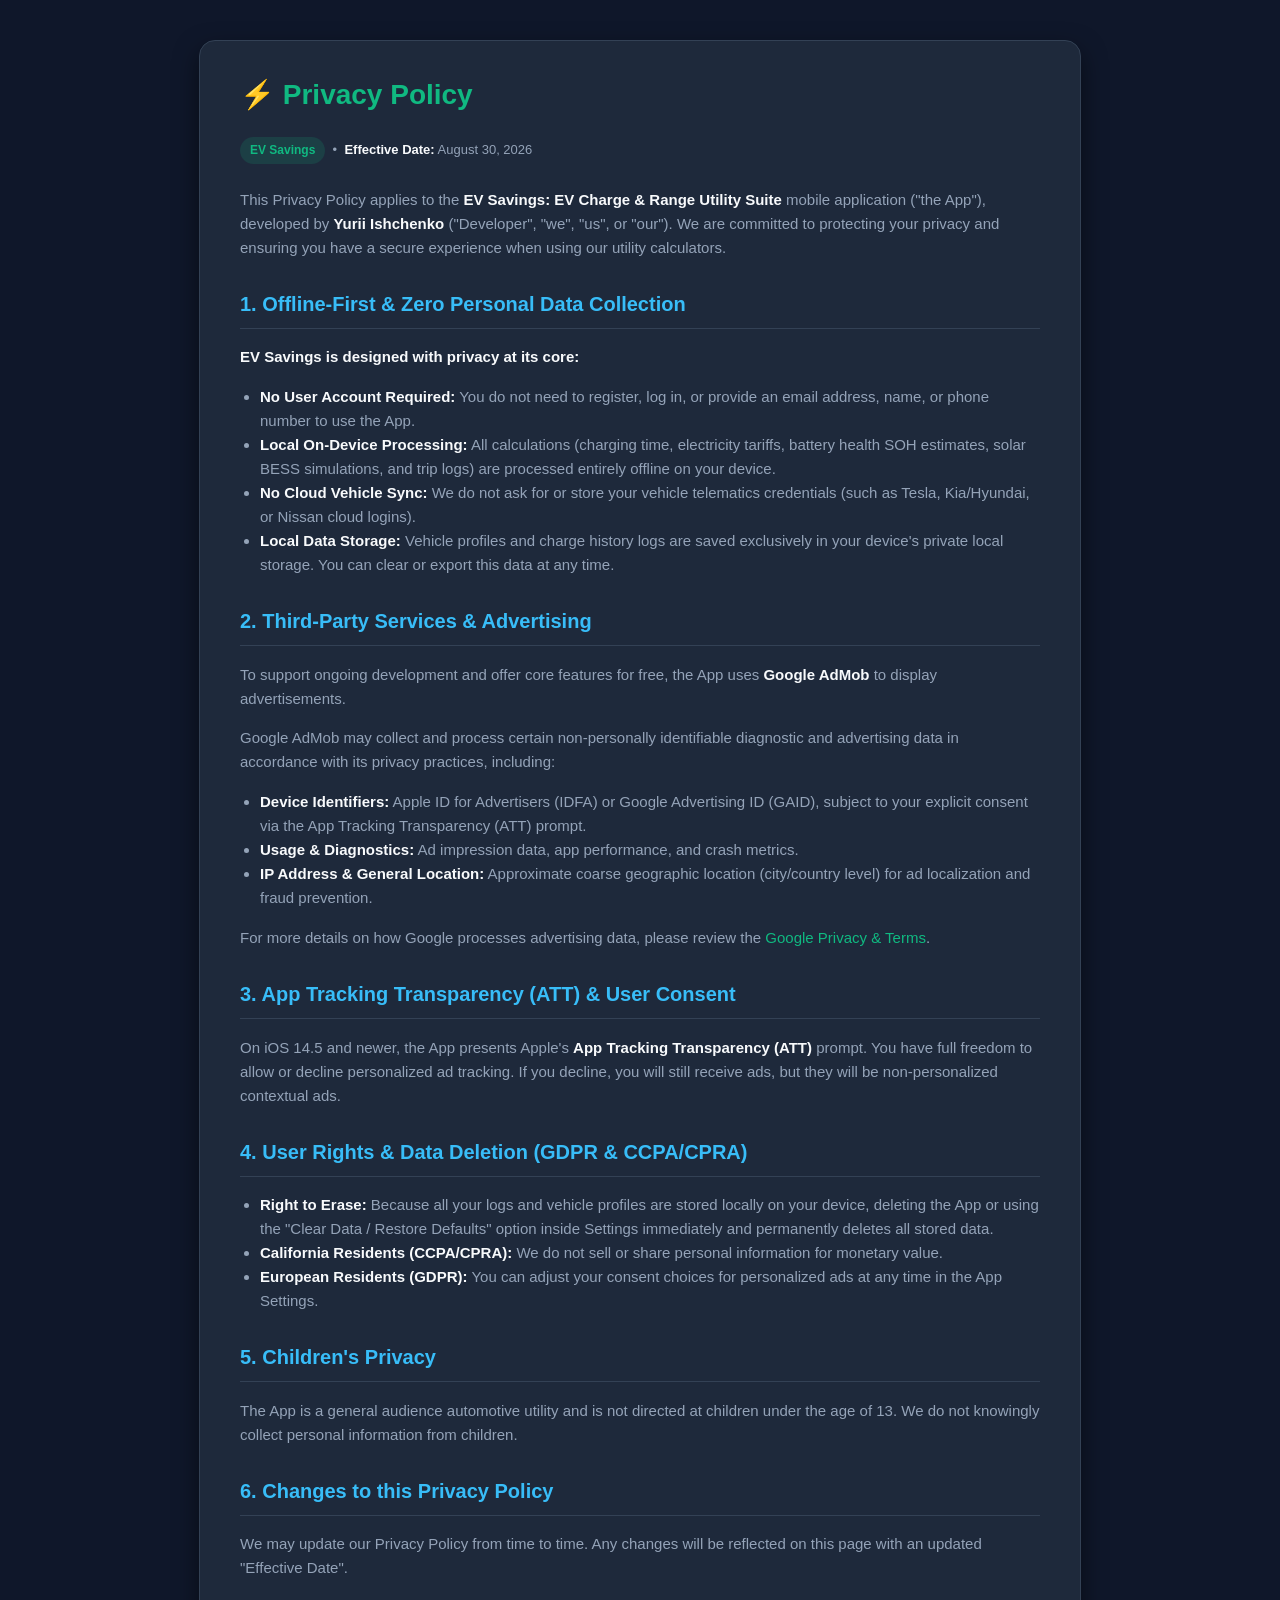
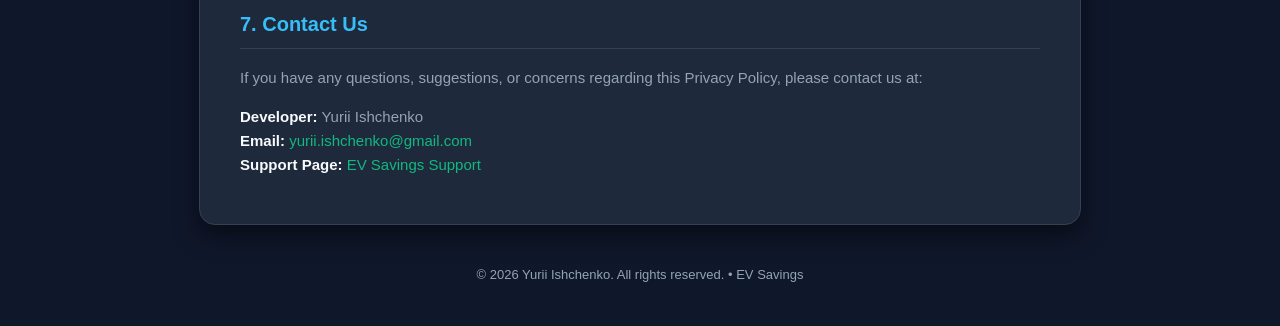
==== privacy-policy.html @ 7647dc24 "Add EV Savings Privacy Policy, Support page, app-ads.txt, and landing page" ====
<!DOCTYPE html>
<html lang="en">
<head>
    <meta charset="UTF-8">
    <meta name="viewport" content="width=device-width, initial-scale=1.0">
    <title>Privacy Policy - EV Savings & Charge Log</title>
    <style>
        :root {
            --bg-color: #0f172a;
            --card-bg: #1e293b;
            --text-main: #f8fafc;
            --text-muted: #94a3b8;
            --primary: #10b981;
            --accent: #38bdf8;
            --border: #334155;
        }
        body {
            font-family: -apple-system, BlinkMacSystemFont, "Segoe UI", Roboto, Helvetica, Arial, sans-serif;
            background-color: var(--bg-color);
            color: var(--text-main);
            line-height: 1.6;
            margin: 0;
            padding: 40px 20px;
        }
        .container {
            max-width: 800px;
            margin: 0 auto;
            background: var(--card-bg);
            padding: 32px 40px;
            border-radius: 16px;
            border: 1px solid var(--border);
            box-shadow: 0 10px 25px rgba(0, 0, 0, 0.5);
        }
        h1 {
            color: var(--primary);
            font-size: 28px;
            margin-top: 0;
            display: flex;
            align-items: center;
            gap: 10px;
        }
        h2 {
            color: var(--accent);
            font-size: 20px;
            margin-top: 28px;
            border-bottom: 1px solid var(--border);
            padding-bottom: 8px;
        }
        p, li {
            color: var(--text-muted);
            font-size: 15px;
        }
        strong {
            color: var(--text-main);
        }
        ul {
            padding-left: 20px;
        }
        .effective-date {
            font-size: 13px;
            color: var(--text-muted);
            margin-bottom: 24px;
        }
        a {
            color: var(--primary);
            text-decoration: none;
        }
        a:hover {
            text-decoration: underline;
        }
        .badge {
            display: inline-block;
            background: rgba(16, 185, 129, 0.15);
            color: var(--primary);
            padding: 4px 10px;
            border-radius: 20px;
            font-size: 12px;
            font-weight: 600;
        }
        footer {
            margin-top: 40px;
            text-align: center;
            font-size: 13px;
            color: var(--text-muted);
        }
    </style>
</head>
<body>
    <div class="container">
        <h1>⚡ Privacy Policy</h1>
        <div class="effective-date">
            <span class="badge">EV Savings</span> &nbsp;•&nbsp; <strong>Effective Date:</strong> August 30, 2026
        </div>

        <p>This Privacy Policy applies to the <strong>EV Savings: EV Charge & Range Utility Suite</strong> mobile application ("the App"), developed by <strong>Yurii Ishchenko</strong> ("Developer", "we", "us", or "our"). We are committed to protecting your privacy and ensuring you have a secure experience when using our utility calculators.</p>

        <h2>1. Offline-First & Zero Personal Data Collection</h2>
        <p><strong>EV Savings is designed with privacy at its core:</strong></p>
        <ul>
            <li><strong>No User Account Required:</strong> You do not need to register, log in, or provide an email address, name, or phone number to use the App.</li>
            <li><strong>Local On-Device Processing:</strong> All calculations (charging time, electricity tariffs, battery health SOH estimates, solar BESS simulations, and trip logs) are processed entirely offline on your device.</li>
            <li><strong>No Cloud Vehicle Sync:</strong> We do not ask for or store your vehicle telematics credentials (such as Tesla, Kia/Hyundai, or Nissan cloud logins).</li>
            <li><strong>Local Data Storage:</strong> Vehicle profiles and charge history logs are saved exclusively in your device's private local storage. You can clear or export this data at any time.</li>
        </ul>

        <h2>2. Third-Party Services & Advertising</h2>
        <p>To support ongoing development and offer core features for free, the App uses <strong>Google AdMob</strong> to display advertisements.</p>
        <p>Google AdMob may collect and process certain non-personally identifiable diagnostic and advertising data in accordance with its privacy practices, including:</p>
        <ul>
            <li><strong>Device Identifiers:</strong> Apple ID for Advertisers (IDFA) or Google Advertising ID (GAID), subject to your explicit consent via the App Tracking Transparency (ATT) prompt.</li>
            <li><strong>Usage & Diagnostics:</strong> Ad impression data, app performance, and crash metrics.</li>
            <li><strong>IP Address & General Location:</strong> Approximate coarse geographic location (city/country level) for ad localization and fraud prevention.</li>
        </ul>
        <p>For more details on how Google processes advertising data, please review the <a href="https://policies.google.com/technologies/ads" target="_blank" rel="noopener">Google Privacy & Terms</a>.</p>

        <h2>3. App Tracking Transparency (ATT) & User Consent</h2>
        <p>On iOS 14.5 and newer, the App presents Apple's <strong>App Tracking Transparency (ATT)</strong> prompt. You have full freedom to allow or decline personalized ad tracking. If you decline, you will still receive ads, but they will be non-personalized contextual ads.</p>

        <h2>4. User Rights & Data Deletion (GDPR & CCPA/CPRA)</h2>
        <ul>
            <li><strong>Right to Erase:</strong> Because all your logs and vehicle profiles are stored locally on your device, deleting the App or using the "Clear Data / Restore Defaults" option inside Settings immediately and permanently deletes all stored data.</li>
            <li><strong>California Residents (CCPA/CPRA):</strong> We do not sell or share personal information for monetary value.</li>
            <li><strong>European Residents (GDPR):</strong> You can adjust your consent choices for personalized ads at any time in the App Settings.</li>
        </ul>

        <h2>5. Children's Privacy</h2>
        <p>The App is a general audience automotive utility and is not directed at children under the age of 13. We do not knowingly collect personal information from children.</p>

        <h2>6. Changes to this Privacy Policy</h2>
        <p>We may update our Privacy Policy from time to time. Any changes will be reflected on this page with an updated "Effective Date".</p>

        <h2>7. Contact Us</h2>
        <p>If you have any questions, suggestions, or concerns regarding this Privacy Policy, please contact us at:</p>
        <p>
            <strong>Developer:</strong> Yurii Ishchenko<br>
            <strong>Email:</strong> <a href="mailto:yurii.ishchenko@gmail.com">yurii.ishchenko@gmail.com</a><br>
            <strong>Support Page:</strong> <a href="support.html">EV Savings Support</a>
        </p>
    </div>
    <footer>
        &copy; 2026 Yurii Ishchenko. All rights reserved. • EV Savings
    </footer>
</body>
</html>
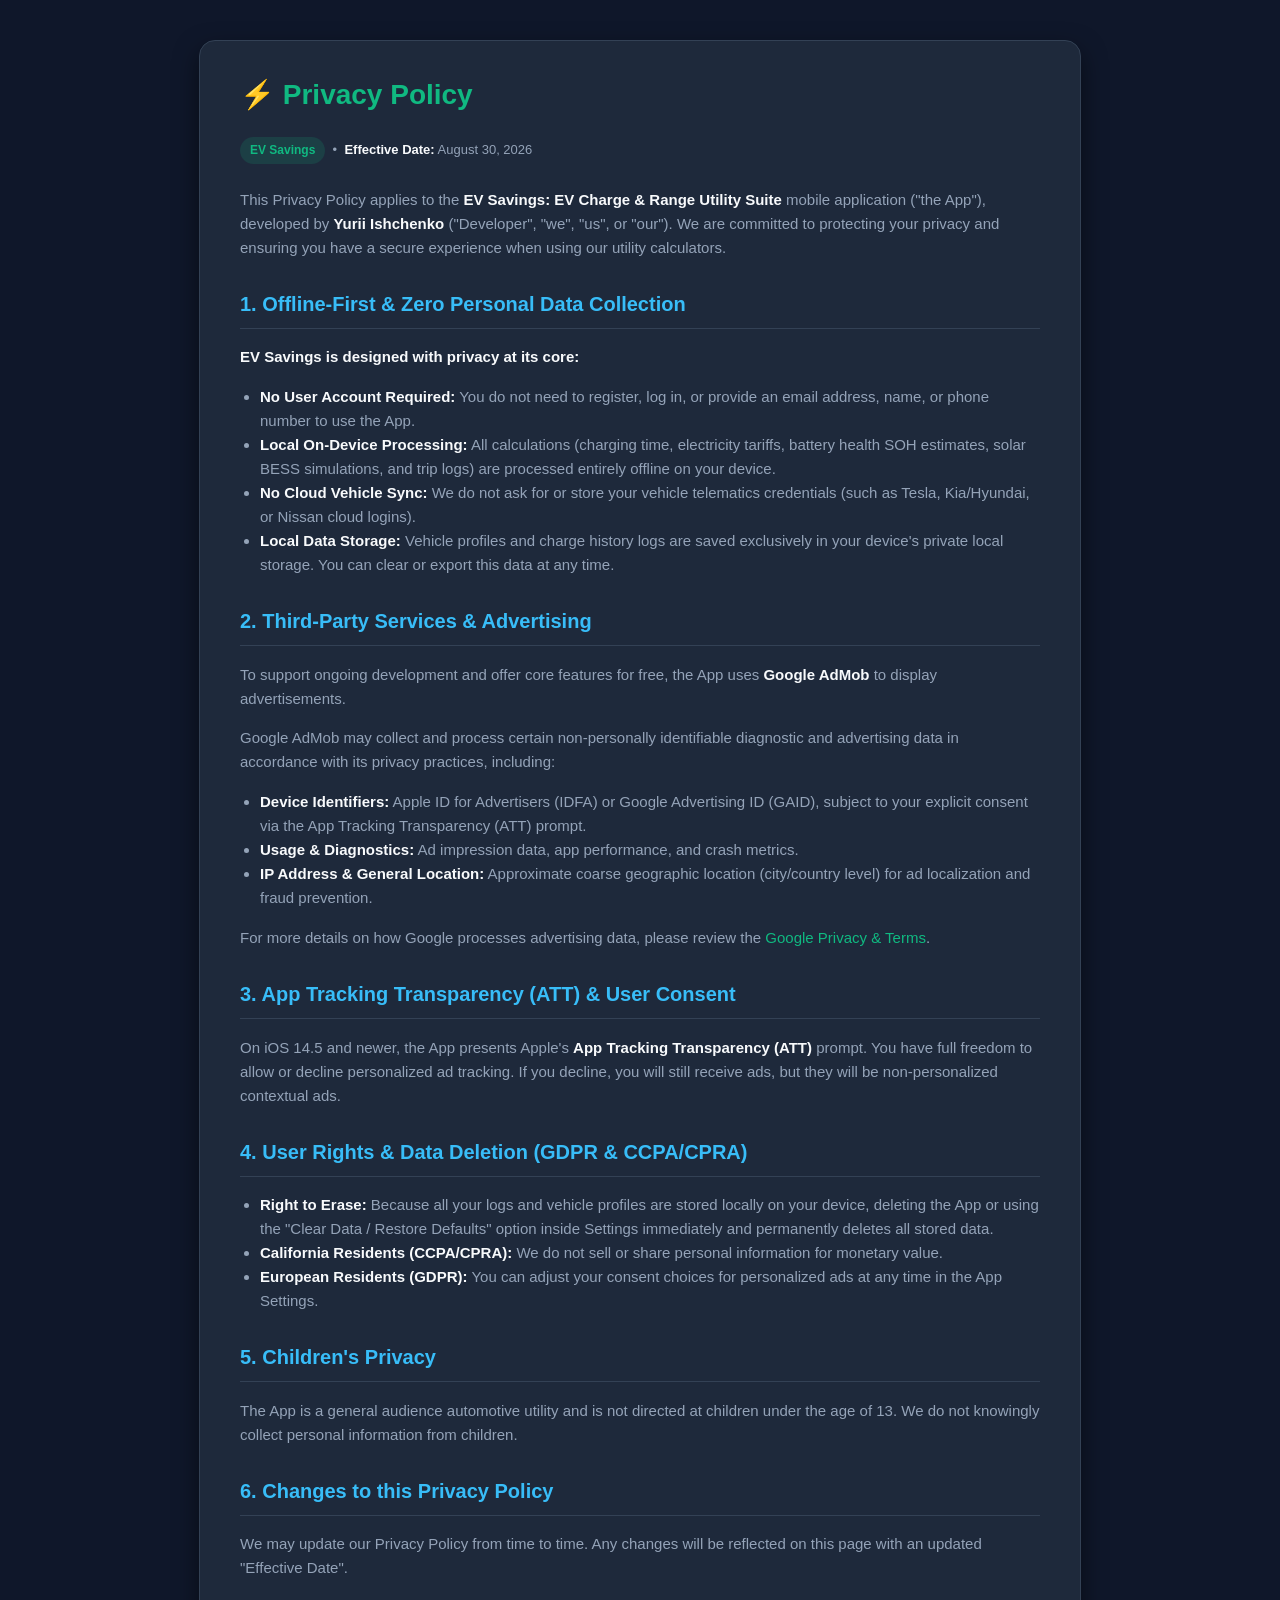
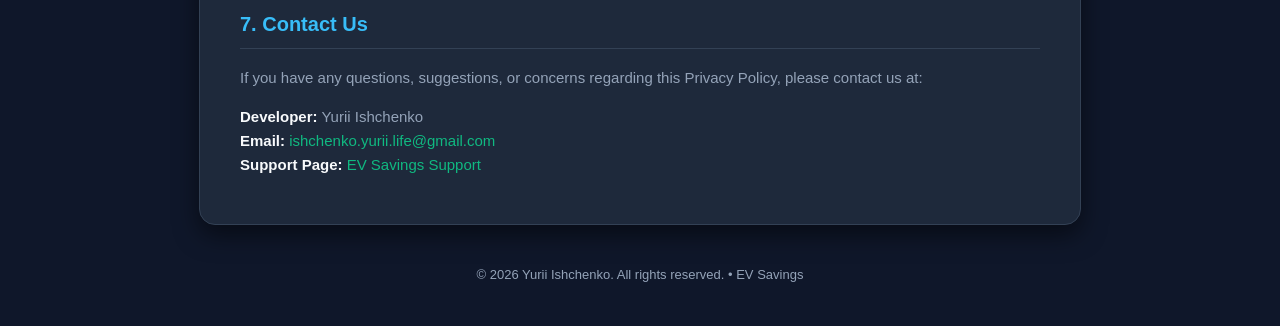
==== commit 31a6ba31: "Fix formula rendering in FAQ and update email to ishchenko.yurii.life@gmail.com" ====
--- a/privacy-policy.html
+++ b/privacy-policy.html
@@ -133,7 +133,7 @@
         <p>If you have any questions, suggestions, or concerns regarding this Privacy Policy, please contact us at:</p>
         <p>
             <strong>Developer:</strong> Yurii Ishchenko<br>
-            <strong>Email:</strong> <a href="mailto:yurii.ishchenko@gmail.com">yurii.ishchenko@gmail.com</a><br>
+            <strong>Email:</strong> <a href="mailto:ishchenko.yurii.life@gmail.com">ishchenko.yurii.life@gmail.com</a><br>
             <strong>Support Page:</strong> <a href="support.html">EV Savings Support</a>
         </p>
     </div>
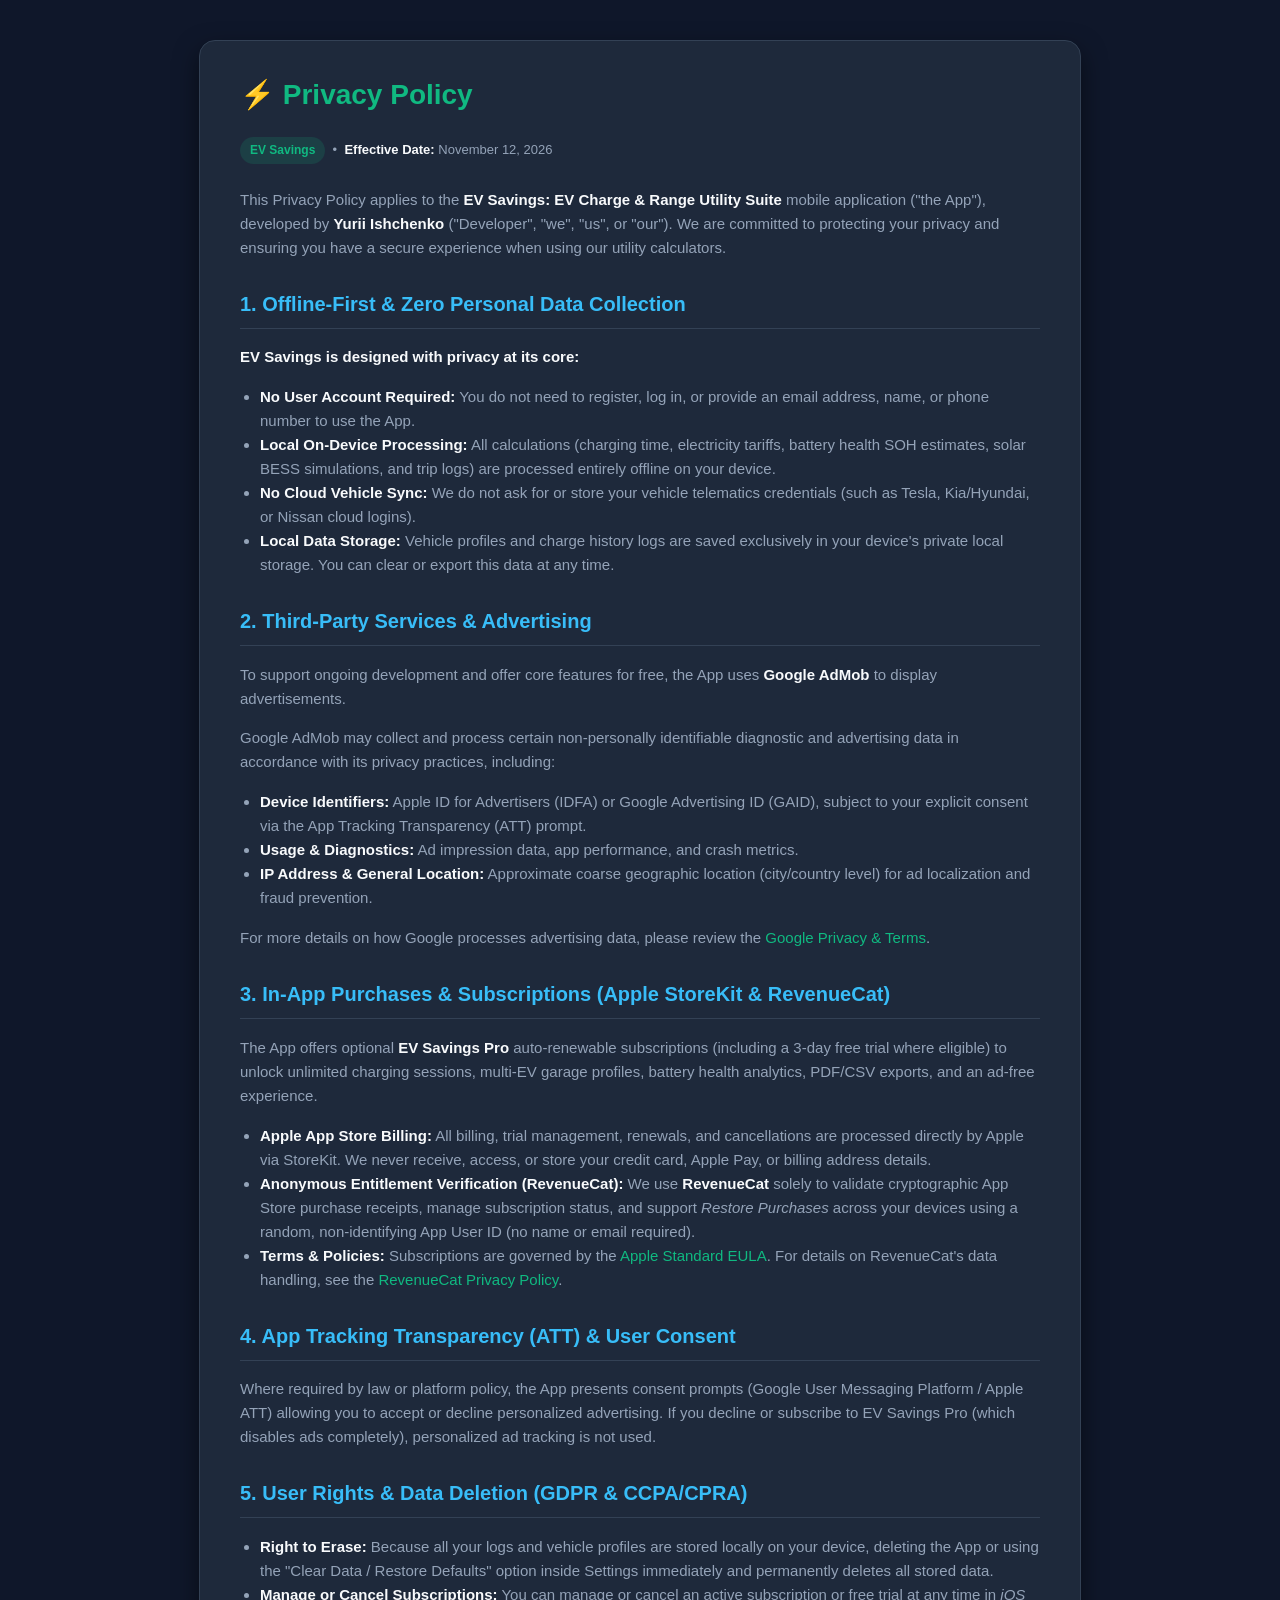
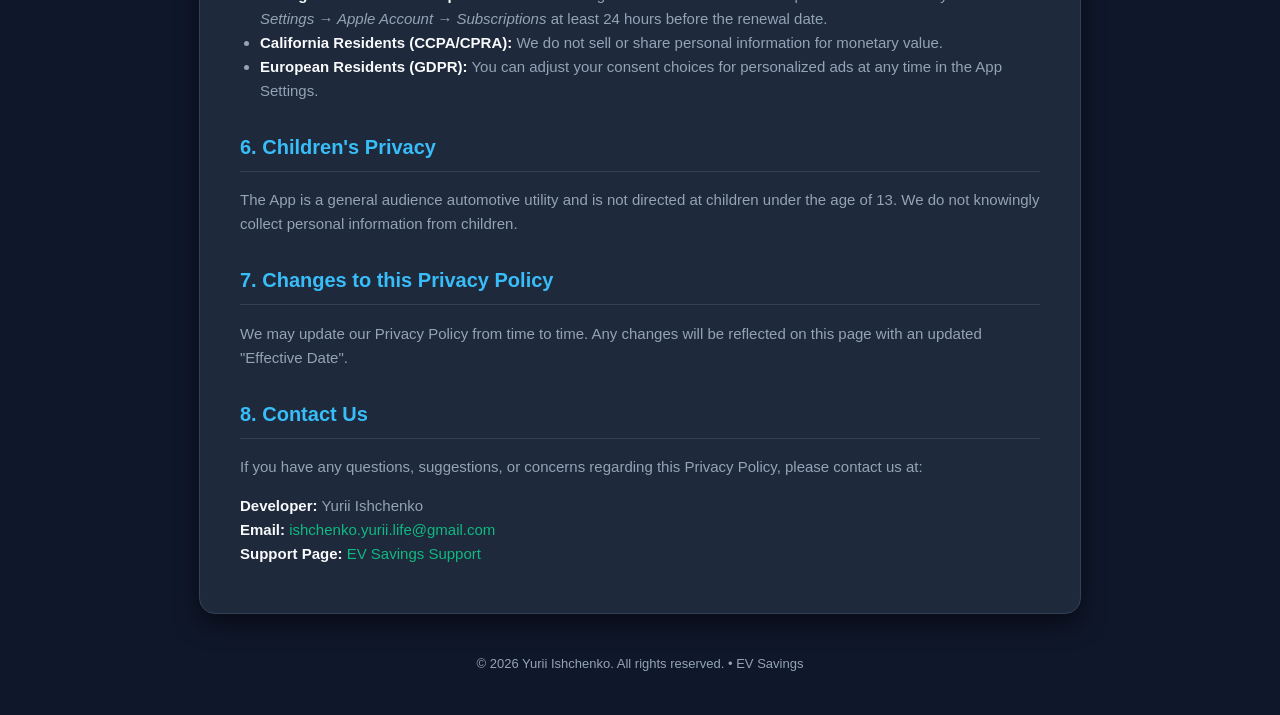
==== commit fc9d8e7c: "feat: launch EV Savings Web Calculator + Recommended EV Gear Hub (evsavings-20)" ====
--- a/privacy-policy.html
+++ b/privacy-policy.html
@@ -89,7 +89,7 @@
     <div class="container">
         <h1>⚡ Privacy Policy</h1>
         <div class="effective-date">
-            <span class="badge">EV Savings</span> &nbsp;•&nbsp; <strong>Effective Date:</strong> August 30, 2026
+            <span class="badge">EV Savings</span> &nbsp;•&nbsp; <strong>Effective Date:</strong> November 12, 2026
         </div>
 
         <p>This Privacy Policy applies to the <strong>EV Savings: EV Charge & Range Utility Suite</strong> mobile application ("the App"), developed by <strong>Yurii Ishchenko</strong> ("Developer", "we", "us", or "our"). We are committed to protecting your privacy and ensuring you have a secure experience when using our utility calculators.</p>
@@ -113,23 +113,32 @@
         </ul>
         <p>For more details on how Google processes advertising data, please review the <a href="https://policies.google.com/technologies/ads" target="_blank" rel="noopener">Google Privacy & Terms</a>.</p>
 
-        <h2>3. App Tracking Transparency (ATT) & User Consent</h2>
-        <p>On iOS 14.5 and newer, the App presents Apple's <strong>App Tracking Transparency (ATT)</strong> prompt. You have full freedom to allow or decline personalized ad tracking. If you decline, you will still receive ads, but they will be non-personalized contextual ads.</p>
+        <h2>3. In-App Purchases &amp; Subscriptions (Apple StoreKit &amp; RevenueCat)</h2>
+        <p>The App offers optional <strong>EV Savings Pro</strong> auto-renewable subscriptions (including a 3-day free trial where eligible) to unlock unlimited charging sessions, multi-EV garage profiles, battery health analytics, PDF/CSV exports, and an ad-free experience.</p>
+        <ul>
+            <li><strong>Apple App Store Billing:</strong> All billing, trial management, renewals, and cancellations are processed directly by Apple via StoreKit. We never receive, access, or store your credit card, Apple Pay, or billing address details.</li>
+            <li><strong>Anonymous Entitlement Verification (RevenueCat):</strong> We use <strong>RevenueCat</strong> solely to validate cryptographic App Store purchase receipts, manage subscription status, and support <em>Restore Purchases</em> across your devices using a random, non-identifying App User ID (no name or email required).</li>
+            <li><strong>Terms &amp; Policies:</strong> Subscriptions are governed by the <a href="https://www.apple.com/legal/internet-services/itunes/dev/stdeula/" target="_blank" rel="noopener">Apple Standard EULA</a>. For details on RevenueCat's data handling, see the <a href="https://www.revenuecat.com/privacy" target="_blank" rel="noopener">RevenueCat Privacy Policy</a>.</li>
+        </ul>
 
-        <h2>4. User Rights & Data Deletion (GDPR & CCPA/CPRA)</h2>
+        <h2>4. App Tracking Transparency (ATT) &amp; User Consent</h2>
+        <p>Where required by law or platform policy, the App presents consent prompts (Google User Messaging Platform / Apple ATT) allowing you to accept or decline personalized advertising. If you decline or subscribe to EV Savings Pro (which disables ads completely), personalized ad tracking is not used.</p>
+
+        <h2>5. User Rights &amp; Data Deletion (GDPR &amp; CCPA/CPRA)</h2>
         <ul>
             <li><strong>Right to Erase:</strong> Because all your logs and vehicle profiles are stored locally on your device, deleting the App or using the "Clear Data / Restore Defaults" option inside Settings immediately and permanently deletes all stored data.</li>
+            <li><strong>Manage or Cancel Subscriptions:</strong> You can manage or cancel an active subscription or free trial at any time in <em>iOS Settings &rarr; Apple Account &rarr; Subscriptions</em> at least 24 hours before the renewal date.</li>
             <li><strong>California Residents (CCPA/CPRA):</strong> We do not sell or share personal information for monetary value.</li>
             <li><strong>European Residents (GDPR):</strong> You can adjust your consent choices for personalized ads at any time in the App Settings.</li>
         </ul>
 
-        <h2>5. Children's Privacy</h2>
+        <h2>6. Children's Privacy</h2>
         <p>The App is a general audience automotive utility and is not directed at children under the age of 13. We do not knowingly collect personal information from children.</p>
 
-        <h2>6. Changes to this Privacy Policy</h2>
+        <h2>7. Changes to this Privacy Policy</h2>
         <p>We may update our Privacy Policy from time to time. Any changes will be reflected on this page with an updated "Effective Date".</p>
 
-        <h2>7. Contact Us</h2>
+        <h2>8. Contact Us</h2>
         <p>If you have any questions, suggestions, or concerns regarding this Privacy Policy, please contact us at:</p>
         <p>
             <strong>Developer:</strong> Yurii Ishchenko<br>
